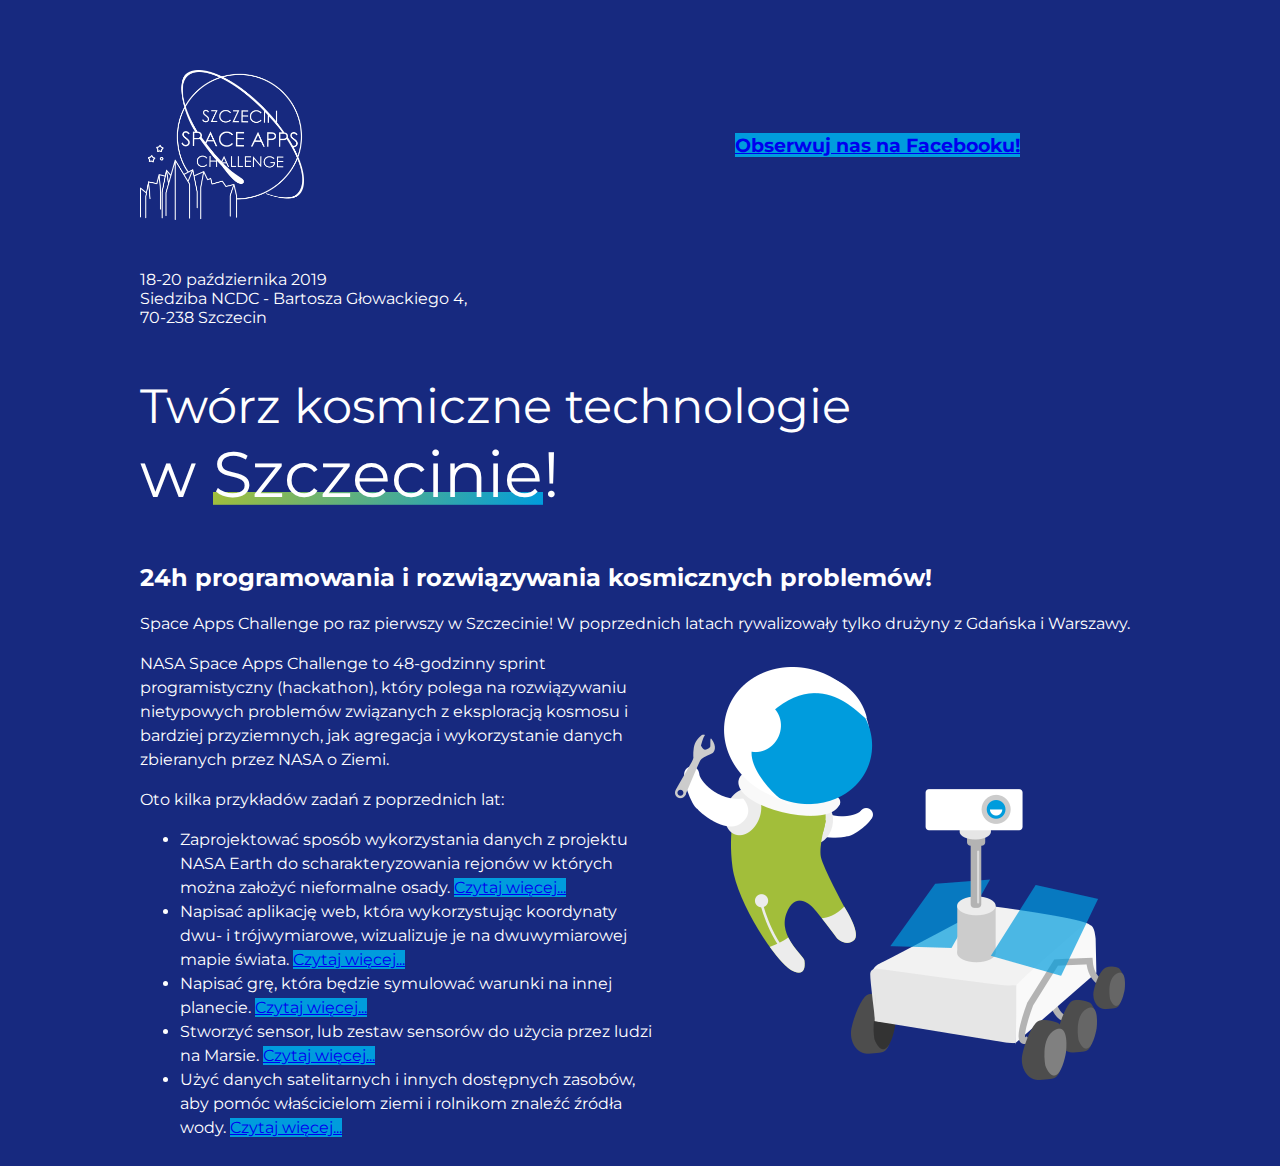
==== web/index.html @ 09a37e1c "Change main CTA to anchor link" ====
<html>
<head>
    <meta charset="UTF-8">
    <meta name="viewport" content="width=device-width, initial-scale=1">
    <title>Szczecin Space Apps Challenge 2019</title>
    <link rel="stylesheet" href="styles/main.css">
</head>
<body>
    <div class="container">
        <header>
            <div class="logo">
                <img src="assets/logo_white.png">
            </div>
            <div class="menu-button">
                <h2><span class="underline--magical"><a href="https://www.facebook.com/szczecinspaceapps/">Obserwuj nas na Facebooku!</a></span></h2>
            </div>
        </header>
        <section class="heading">
            <div class="mobile-logo">
                <img src="assets/logo_white.png">
            </div>
            <div class="date-info">
                18-20 października 2019<br>
                Siedziba NCDC - Bartosza Głowackiego 4,<br>
                70-238 Szczecin
            </div>
            <span class="h-smaller">Twórz kosmiczne technologie</span>
            <span class="h-bigger">w <span class="underline--magical">Szczecinie</span>!</span>
        </section>

            <section class="about">
                <h2>24h programowania i rozwiązywania kosmicznych problemów!</h2>
                <div class="content-wrapper">
                    <p>
                        Space Apps Challenge po raz pierwszy w Szczecinie! W poprzednich latach rywalizowały tylko drużyny z Gdańska i Warszawy.
                    </p>
                    <img src="assets/astronauta-lazik.png">
                    <p>
                        NASA Space Apps Challenge to 48-godzinny sprint programistyczny (hackathon), który polega na rozwiązywaniu nietypowych problemów związanych z eksploracją kosmosu i bardziej przyziemnych, jak agregacja i wykorzystanie danych zbieranych przez NASA o Ziemi.
                    </p>
                    <p>
                       Oto kilka przykładów zadań z poprzednich lat:
                      <ul>
                        <li>Zaprojektować sposób wykorzystania danych z projektu NASA Earth do scharakteryzowania rejonów w których można założyć nieformalne osady. <a href="https://2018.spaceappschallenge.org/challenges/what-world-needs-now/land-where-displaced-people-settle/details">Czytaj więcej...</a></li>
                        <li>Napisać aplikację web, która wykorzystując koordynaty dwu- i trójwymiarowe, wizualizuje je na dwuwymiarowej mapie świata. <a href="https://2018.spaceappschallenge.org/challenges/help-others-discover-earth/1d-2d-3d-go/details">Czytaj więcej...</a></li>
                        <li>Napisać grę, która będzie symulować warunki na innej planecie. <a href="https://2016.spaceappschallenge.org/challenges/mars/simspace">Czytaj więcej...</a></li>
                        <li>Stworzyć sensor, lub zestaw sensorów do użycia przez ludzi na Marsie. <a href="https://2018.spaceappschallenge.org/challenges/can-you-build/make-sense-out-mars/details">Czytaj więcej...</a></li>
                        <li>Użyć danych satelitarnych i innych dostępnych zasobów, aby pomóc właścicielom ziemi i rolnikom znaleźć źródła wody. <a href="https://2017.spaceappschallenge.org/challenges/planetary-blues/wheres-water/details">Czytaj więcej...</a></li>
                    </ul>
                    </p>
                </div>
            </section>
    </div>

    <script src="scripts/main.js"></script>
</body>
</html>
---- web/styles/main.css ----
@import url('https://fonts.googleapis.com/css?family=Montserrat');

body {
    margin: 0;
    font-family: 'Montserrat', sans-serif;
    color: white;
    background-color: #17297f;
}

header {
    width: calc(100% - 120px);
    padding-top: 60px;
    display: flex;
    justify-content: space-between;
    align-items: center;
    font-size: 80%;
}

header .logo img {
    height: 150px;
    width: auto;
}

div.container {
    margin: auto;
    padding: 10px;
    max-width: 1000px;
}

div.container .mobile-logo {
    display: none;
}

div.container section:not(:first-child) {
    margin-top: 50px;
}

div.container .date-info {
    margin-bottom: 50px;
}

.h-smaller {
    margin: 0;
    font-size: 3em;
    display: block;
}

.h-bigger {
    font-size: 4em;
    display: block;
}

div.content-wrapper {
    line-height: 150%;
}

div.content-wrapper img {
    float: right;
    margin: 15px;
    max-width: 100%;
}

@media screen and (max-width: 600px) {
    header {
        padding: 10px;
        width: calc(100% - 20px);
        margin: 0;
    }
    header .logo {
        display: none;
    }

    div.container .mobile-logo {
        display: flex;
        align-items: center;
        justify-content: center;
        margin-bottom: 50px;
    }

    div.container .mobile-logo img {
        width: 80vw;
    }

    .h-bigger {
        font-size: 3em;
    }

    div.content-wrapper img {
        margin: 30px 0;
    }
}

/* text effects */

a {
    background: #009cdd;
}

a:hover {
    background: #a2be3a;
}

span.colorful--background {
    padding: 0 5px 0 5px;
    font-weight: 600;
}

span.colorful--background.blue {
    background: #009cdd;
}

span.colorful--background.green {
    background: #a2be3a;
}

.underline--magical {
    background-image: linear-gradient(120deg, #a2be3a 0%, #009cdd 100%);
    background-repeat: no-repeat;
    background-size: 100% 0.2em;
    background-position: 0 88%;
    transition: background-size 0.25s ease-in;
  }

.underline--magical:hover {
    background-size: 100% 88%;
  }
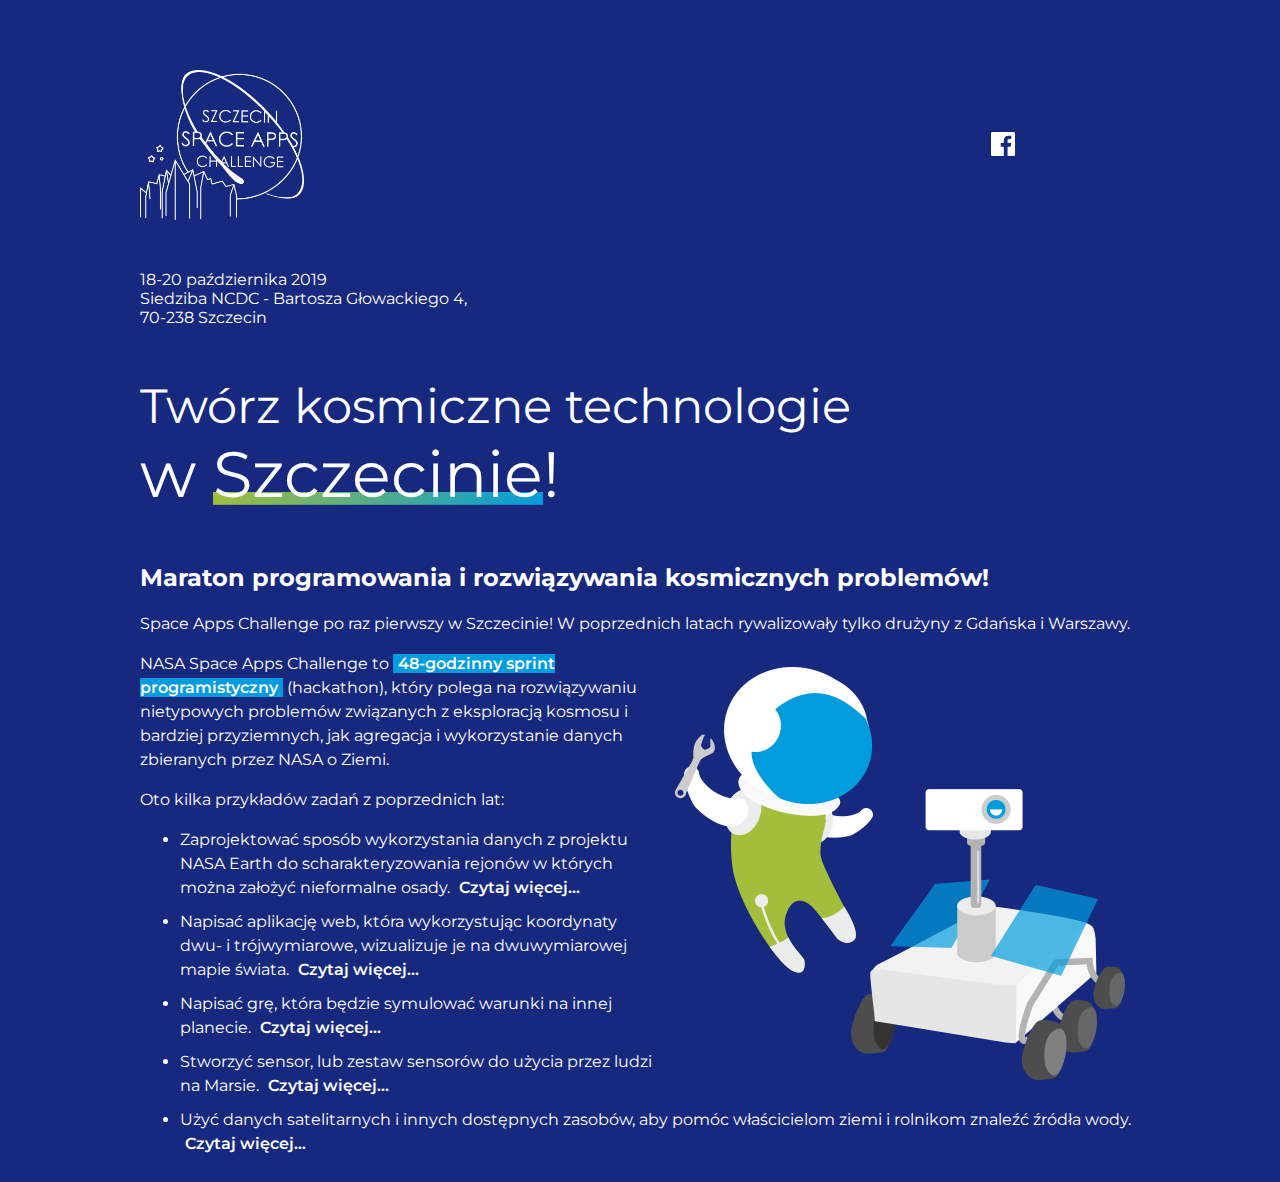
==== commit 582a3cf9: "added facebook icon and fixed Grzegorz's styling xd" ====
--- a/web/index.html
+++ b/web/index.html
@@ -12,7 +12,7 @@
                 <img src="assets/logo_white.png">
             </div>
             <div class="menu-button">
-                <h2><span class="underline--magical"><a href="https://www.facebook.com/szczecinspaceapps/">Obserwuj nas na Facebooku!</a></span></h2>
+                <a href="https://www.facebook.com/szczecinspaceapps/"><img src="assets/iconmonstr-facebook-6.svg" alt="Facebook icon"></a>
             </div>
         </header>
         <section class="heading">
@@ -29,14 +29,14 @@
         </section>
 
             <section class="about">
-                <h2>24h programowania i rozwiązywania kosmicznych problemów!</h2>
+                <h2>Maraton programowania i rozwiązywania kosmicznych problemów!</h2>
                 <div class="content-wrapper">
                     <p>
                         Space Apps Challenge po raz pierwszy w Szczecinie! W poprzednich latach rywalizowały tylko drużyny z Gdańska i Warszawy.
                     </p>
                     <img src="assets/astronauta-lazik.png">
                     <p>
-                        NASA Space Apps Challenge to 48-godzinny sprint programistyczny (hackathon), który polega na rozwiązywaniu nietypowych problemów związanych z eksploracją kosmosu i bardziej przyziemnych, jak agregacja i wykorzystanie danych zbieranych przez NASA o Ziemi.
+                        NASA Space Apps Challenge to <span class="colorful--background blue">48-godzinny sprint programistyczny</span> (hackathon), który polega na rozwiązywaniu nietypowych problemów związanych z eksploracją kosmosu i bardziej przyziemnych, jak agregacja i wykorzystanie danych zbieranych przez NASA o Ziemi.
                     </p>
                     <p>
                        Oto kilka przykładów zadań z poprzednich lat:
--- a/web/styles/main.css
+++ b/web/styles/main.css
@@ -5,6 +5,13 @@
     font-family: 'Montserrat', sans-serif;
     color: white;
     background-color: #17297f;
+}
+
+a {
+    color: white;
+    text-decoration: none;
+    font-weight: 600;
+    padding: 0 5px 0 5px;
 }
 
 header {
@@ -60,6 +67,10 @@
     max-width: 100%;
 }
 
+div.content-wrapper ul li {
+    margin-bottom: 10px;
+}
+
 @media screen and (max-width: 600px) {
     header {
         padding: 10px;
@@ -92,24 +103,16 @@
 
 /* text effects */
 
-a {
-    background: #009cdd;
-}
-
-a:hover {
-    background: #a2be3a;
-}
-
-span.colorful--background {
+.colorful--background {
     padding: 0 5px 0 5px;
     font-weight: 600;
 }
 
-span.colorful--background.blue {
+.colorful--background.blue {
     background: #009cdd;
 }
 
-span.colorful--background.green {
+.colorful--background.green {
     background: #a2be3a;
 }
 
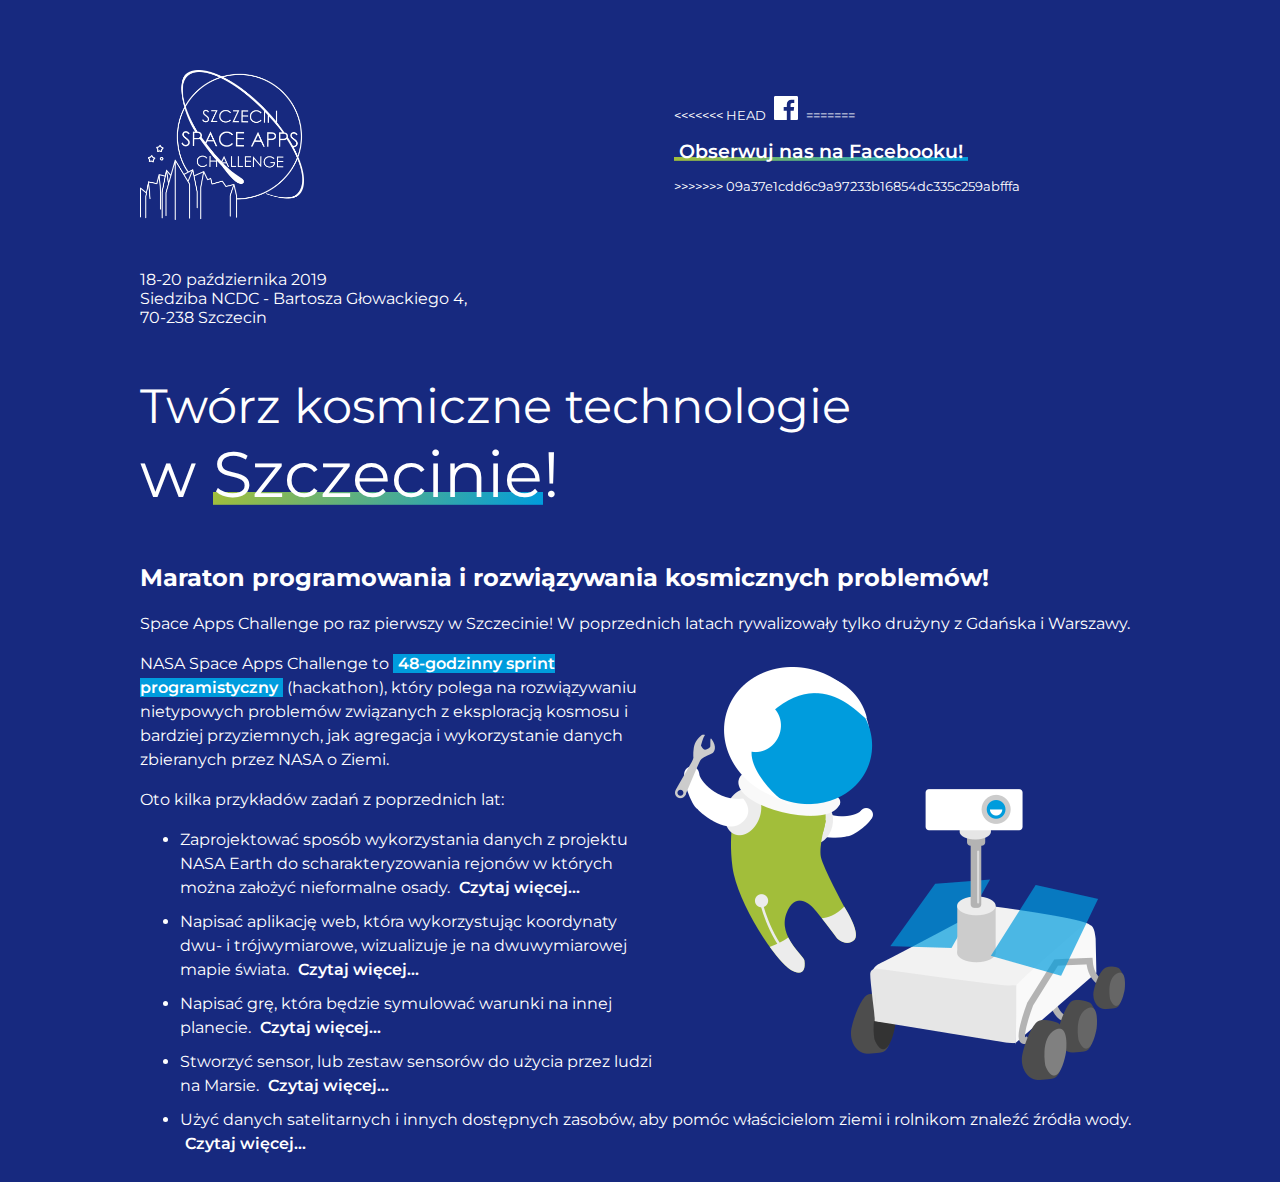
==== commit f5eb9ce0: "Merge branch 'master' of https://github.com/SzczecinTech/SpaceAppsChallenge" ====
--- a/web/index.html
+++ b/web/index.html
@@ -12,7 +12,11 @@
                 <img src="assets/logo_white.png">
             </div>
             <div class="menu-button">
+<<<<<<< HEAD
                 <a href="https://www.facebook.com/szczecinspaceapps/"><img src="assets/iconmonstr-facebook-6.svg" alt="Facebook icon"></a>
+=======
+                <h2><span class="underline--magical"><a href="https://www.facebook.com/szczecinspaceapps/">Obserwuj nas na Facebooku!</a></span></h2>
+>>>>>>> 09a37e1cdd6c9a97233b16854dc335c259abfffa
             </div>
         </header>
         <section class="heading">
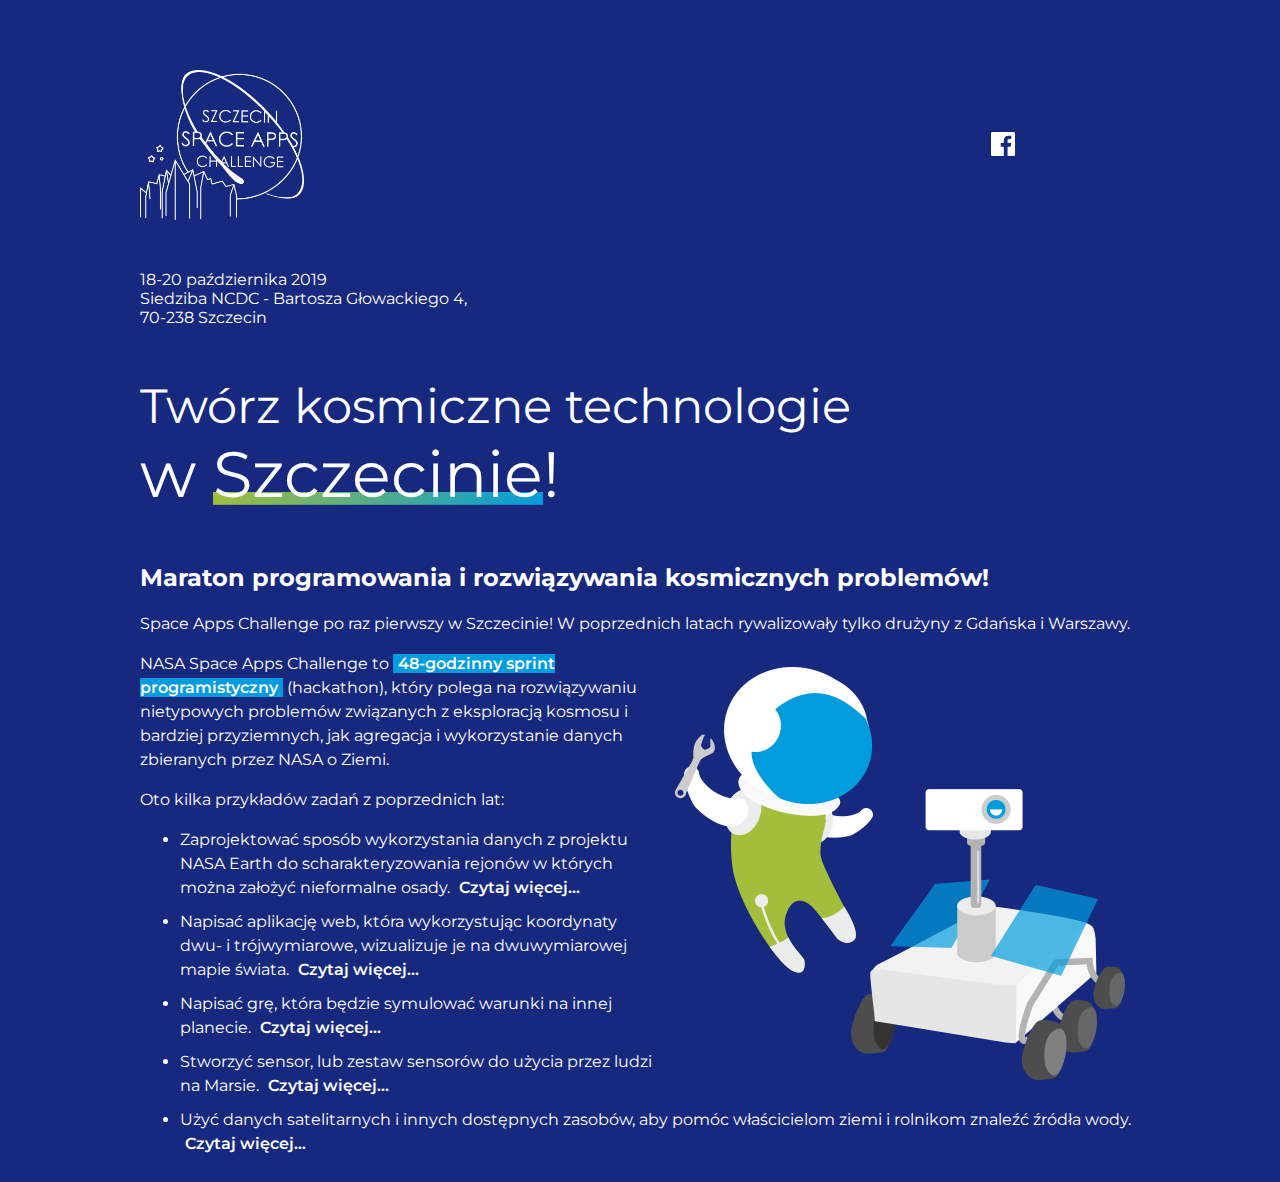
==== commit 9631b5e5: "Remove conflict messages" ====
--- a/web/index.html
+++ b/web/index.html
@@ -12,11 +12,7 @@
                 <img src="assets/logo_white.png">
             </div>
             <div class="menu-button">
-<<<<<<< HEAD
                 <a href="https://www.facebook.com/szczecinspaceapps/"><img src="assets/iconmonstr-facebook-6.svg" alt="Facebook icon"></a>
-=======
-                <h2><span class="underline--magical"><a href="https://www.facebook.com/szczecinspaceapps/">Obserwuj nas na Facebooku!</a></span></h2>
->>>>>>> 09a37e1cdd6c9a97233b16854dc335c259abfffa
             </div>
         </header>
         <section class="heading">
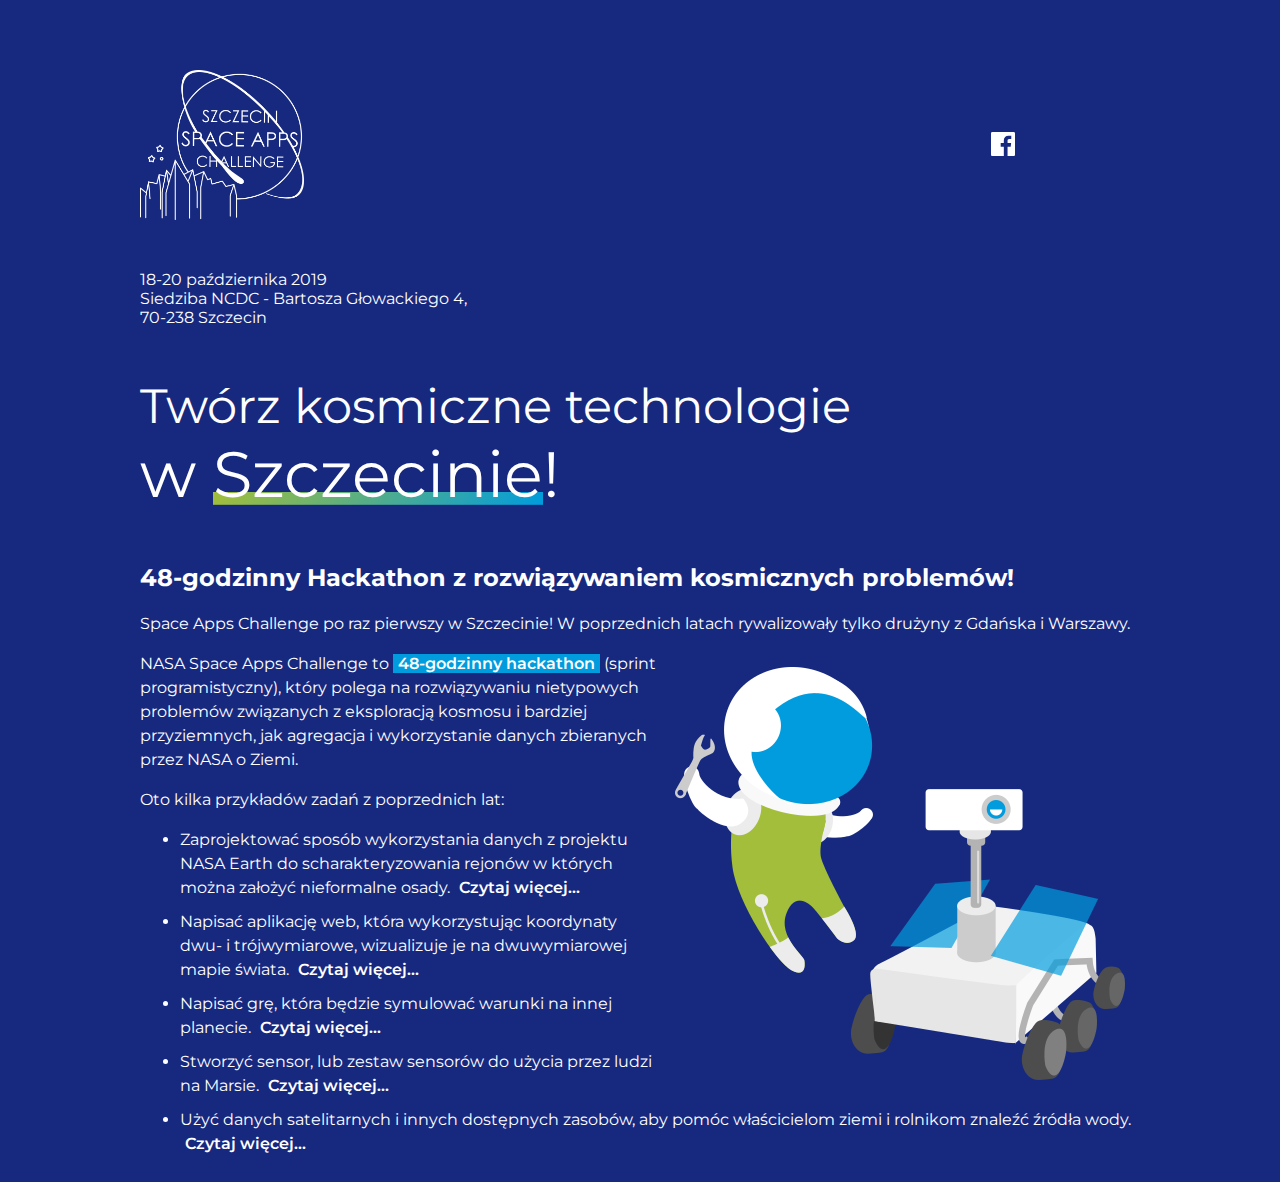
==== commit 76f60ddc: "Change description, use "hackathon" name" ====
--- a/web/index.html
+++ b/web/index.html
@@ -29,14 +29,14 @@
         </section>
 
             <section class="about">
-                <h2>Maraton programowania i rozwiązywania kosmicznych problemów!</h2>
+                <h2>48-godzinny Hackathon z rozwiązywaniem kosmicznych problemów!</h2>
                 <div class="content-wrapper">
                     <p>
                         Space Apps Challenge po raz pierwszy w Szczecinie! W poprzednich latach rywalizowały tylko drużyny z Gdańska i Warszawy.
                     </p>
                     <img src="assets/astronauta-lazik.png">
                     <p>
-                        NASA Space Apps Challenge to <span class="colorful--background blue">48-godzinny sprint programistyczny</span> (hackathon), który polega na rozwiązywaniu nietypowych problemów związanych z eksploracją kosmosu i bardziej przyziemnych, jak agregacja i wykorzystanie danych zbieranych przez NASA o Ziemi.
+                        NASA Space Apps Challenge to <span class="colorful--background blue">48-godzinny hackathon</span> (sprint programistyczny), który polega na rozwiązywaniu nietypowych problemów związanych z eksploracją kosmosu i bardziej przyziemnych, jak agregacja i wykorzystanie danych zbieranych przez NASA o Ziemi.
                     </p>
                     <p>
                        Oto kilka przykładów zadań z poprzednich lat:
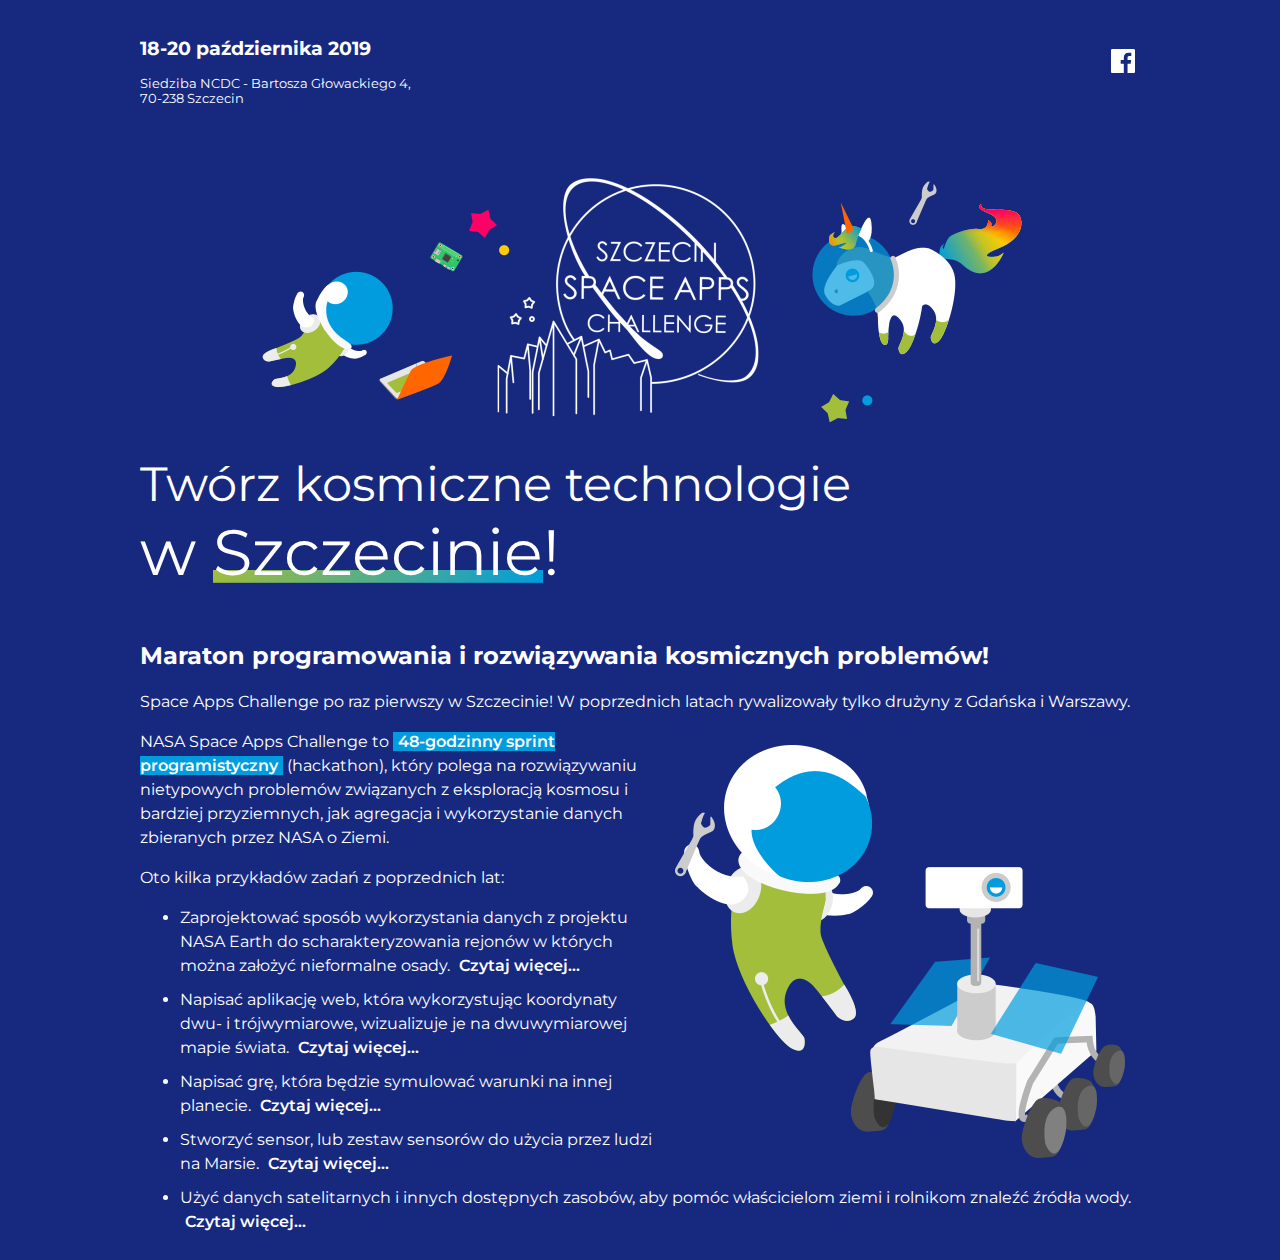
==== commit 72218d03: "added colorful banner, uploaded svg's" ====
--- a/web/index.html
+++ b/web/index.html
@@ -8,35 +8,38 @@
 <body>
     <div class="container">
         <header>
-            <div class="logo">
+            <!-- <div class="logo">
                 <img src="assets/logo_white.png">
+            </div> -->
+            <div class="date-info">
+                <h2>18-20 października 2019</h2>
+                Siedziba NCDC - Bartosza Głowackiego 4,<br>
+                70-238 Szczecin
             </div>
             <div class="menu-button">
                 <a href="https://www.facebook.com/szczecinspaceapps/"><img src="assets/iconmonstr-facebook-6.svg" alt="Facebook icon"></a>
             </div>
         </header>
         <section class="heading">
+            <img class="desktop-only" src="assets/banner.png">
+
             <div class="mobile-logo">
                 <img src="assets/logo_white.png">
             </div>
-            <div class="date-info">
-                18-20 października 2019<br>
-                Siedziba NCDC - Bartosza Głowackiego 4,<br>
-                70-238 Szczecin
-            </div>
+        
             <span class="h-smaller">Twórz kosmiczne technologie</span>
             <span class="h-bigger">w <span class="underline--magical">Szczecinie</span>!</span>
         </section>
 
             <section class="about">
-                <h2>48-godzinny Hackathon z rozwiązywaniem kosmicznych problemów!</h2>
+                <h2>Maraton programowania i rozwiązywania kosmicznych problemów!</h2>
                 <div class="content-wrapper">
                     <p>
                         Space Apps Challenge po raz pierwszy w Szczecinie! W poprzednich latach rywalizowały tylko drużyny z Gdańska i Warszawy.
                     </p>
                     <img src="assets/astronauta-lazik.png">
                     <p>
-                        NASA Space Apps Challenge to <span class="colorful--background blue">48-godzinny hackathon</span> (sprint programistyczny), który polega na rozwiązywaniu nietypowych problemów związanych z eksploracją kosmosu i bardziej przyziemnych, jak agregacja i wykorzystanie danych zbieranych przez NASA o Ziemi.
+                        NASA Space Apps Challenge to <span class="colorful--background blue">48-godzinny sprint programistyczny</span> (hackathon), który polega na rozwiązywaniu nietypowych problemów związanych z eksploracją kosmosu i bardziej przyziemnych, jak agregacja i wykorzystanie danych zbieranych przez NASA o Ziemi.
                     </p>
                     <p>
                        Oto kilka przykładów zadań z poprzednich lat:
--- a/web/styles/main.css
+++ b/web/styles/main.css
@@ -15,8 +15,7 @@
 }
 
 header {
-    width: calc(100% - 120px);
-    padding-top: 60px;
+    padding-top: 10px;
     display: flex;
     justify-content: space-between;
     align-items: center;
@@ -42,9 +41,9 @@
     margin-top: 50px;
 }
 
-div.container .date-info {
+/* div.container .date-info {
     margin-bottom: 50px;
-}
+} */
 
 .h-smaller {
     margin: 0;
@@ -77,7 +76,8 @@
         width: calc(100% - 20px);
         margin: 0;
     }
-    header .logo {
+    
+    .desktop-only{
         display: none;
     }
 
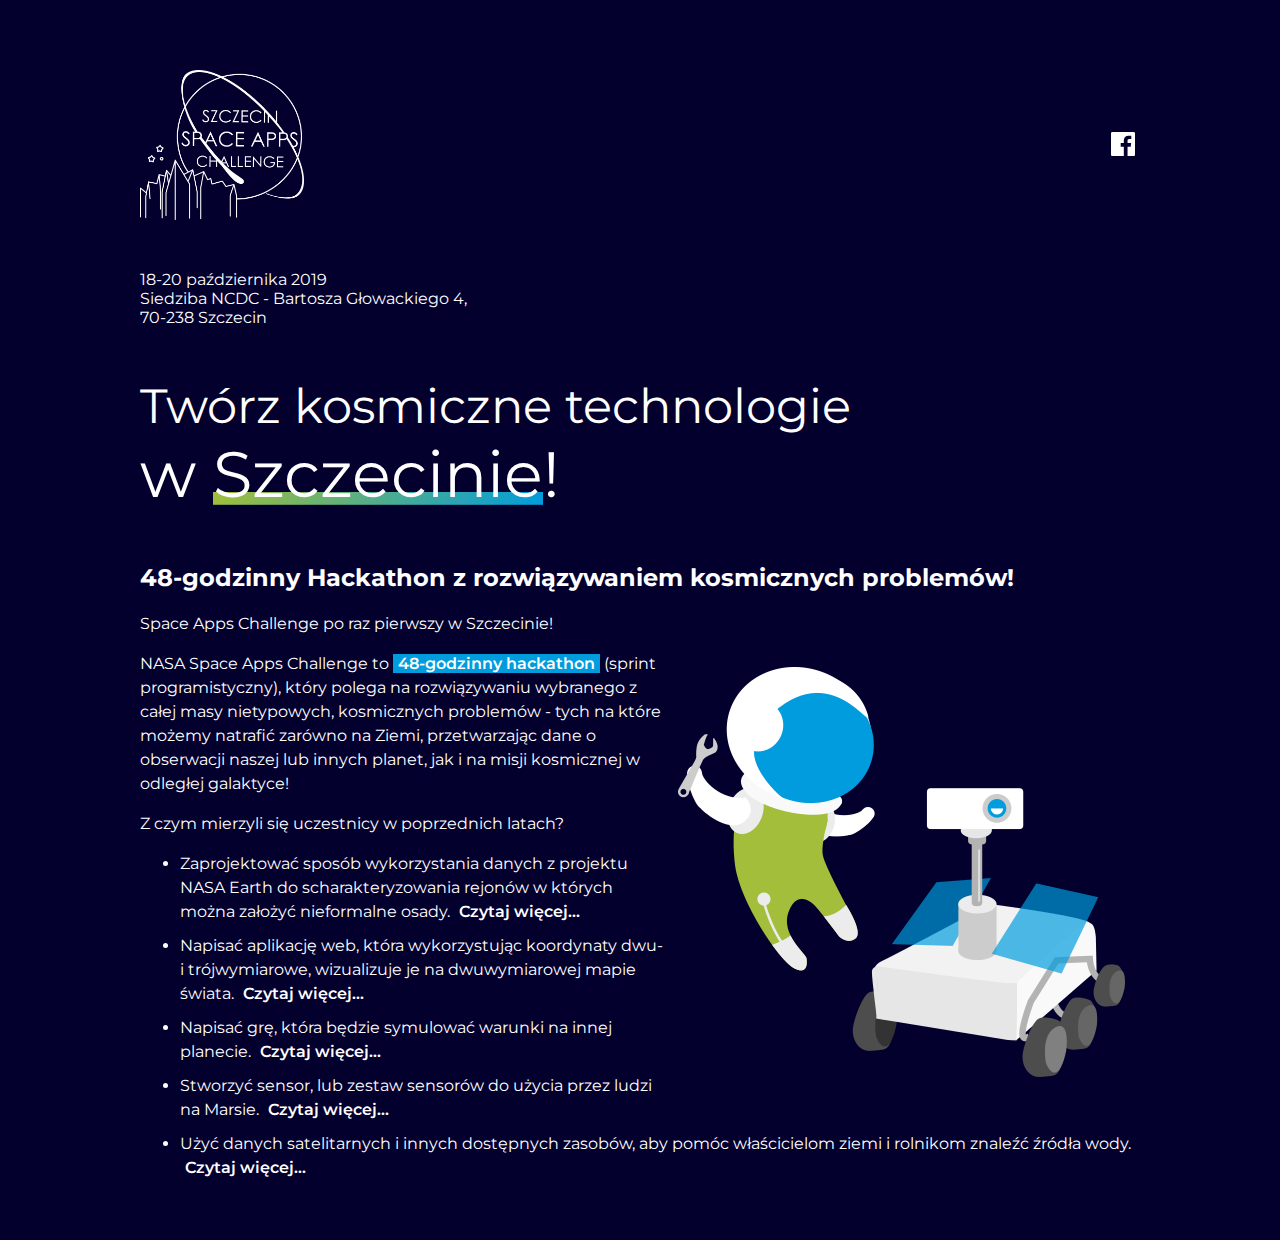
==== commit f5d2ca65: "added img files, darken website background" ====
--- a/web/index.html
+++ b/web/index.html
@@ -8,23 +8,24 @@
 <body>
     <div class="container">
         <header>
-            <!-- <div class="logo">
+            <div class="logo">
                 <img src="assets/logo_white.png">
-            </div> -->
-            <div class="date-info">
-                <h2>18-20 października 2019</h2>
-                Siedziba NCDC - Bartosza Głowackiego 4,<br>
-                70-238 Szczecin
             </div>
+            
             <div class="menu-button">
                 <a href="https://www.facebook.com/szczecinspaceapps/"><img src="assets/iconmonstr-facebook-6.svg" alt="Facebook icon"></a>
             </div>
         </header>
         <section class="heading">
-            <img class="desktop-only" src="assets/banner.png">
-
+            <!-- <img class="desktop-only" src="assets/banner.png"> -->
             <div class="mobile-logo">
                 <img src="assets/logo_white.png">
+            </div>
+
+            <div class="date-info">
+                18-20 października 2019<br>
+                Siedziba NCDC - Bartosza Głowackiego 4,<br>
+                70-238 Szczecin
             </div>
         
             <span class="h-smaller">Twórz kosmiczne technologie</span>
@@ -32,17 +33,19 @@
         </section>
 
             <section class="about">
-                <h2>Maraton programowania i rozwiązywania kosmicznych problemów!</h2>
+                <h2>48-godzinny Hackathon z rozwiązywaniem kosmicznych problemów!</h2>
                 <div class="content-wrapper">
                     <p>
-                        Space Apps Challenge po raz pierwszy w Szczecinie! W poprzednich latach rywalizowały tylko drużyny z Gdańska i Warszawy.
+                        Space Apps Challenge po raz pierwszy w Szczecinie!
                     </p>
                     <img src="assets/astronauta-lazik.png">
                     <p>
-                        NASA Space Apps Challenge to <span class="colorful--background blue">48-godzinny sprint programistyczny</span> (hackathon), który polega na rozwiązywaniu nietypowych problemów związanych z eksploracją kosmosu i bardziej przyziemnych, jak agregacja i wykorzystanie danych zbieranych przez NASA o Ziemi.
+                        NASA Space Apps Challenge to <span class="colorful--background blue">48-godzinny hackathon</span> (sprint programistyczny), 
+                        który polega na rozwiązywaniu wybranego z całej masy nietypowych, kosmicznych problemów - tych na które możemy natrafić zarówno
+                        na Ziemi, przetwarzając dane o obserwacji naszej lub innych planet, jak i na misji kosmicznej w odległej galaktyce!
                     </p>
                     <p>
-                       Oto kilka przykładów zadań z poprzednich lat:
+                       Z czym mierzyli się uczestnicy w poprzednich latach?
                       <ul>
                         <li>Zaprojektować sposób wykorzystania danych z projektu NASA Earth do scharakteryzowania rejonów w których można założyć nieformalne osady. <a href="https://2018.spaceappschallenge.org/challenges/what-world-needs-now/land-where-displaced-people-settle/details">Czytaj więcej...</a></li>
                         <li>Napisać aplikację web, która wykorzystując koordynaty dwu- i trójwymiarowe, wizualizuje je na dwuwymiarowej mapie świata. <a href="https://2018.spaceappschallenge.org/challenges/help-others-discover-earth/1d-2d-3d-go/details">Czytaj więcej...</a></li>
@@ -53,6 +56,14 @@
                     </p>
                 </div>
             </section>
+
+        <section class="agenda">
+            <div class="row">
+                <div class="day">
+                </div>
+            </div>
+            <div class="row"></div>
+        </section>
     </div>
 
     <script src="scripts/main.js"></script>
--- a/web/styles/main.css
+++ b/web/styles/main.css
@@ -4,7 +4,7 @@
     margin: 0;
     font-family: 'Montserrat', sans-serif;
     color: white;
-    background-color: #17297f;
+    background-color: #03002e;
 }
 
 a {
@@ -15,7 +15,7 @@
 }
 
 header {
-    padding-top: 10px;
+    padding-top: 60px;
     display: flex;
     justify-content: space-between;
     align-items: center;
@@ -41,9 +41,9 @@
     margin-top: 50px;
 }
 
-/* div.container .date-info {
+div.container .date-info {
     margin-bottom: 50px;
-} */
+}
 
 .h-smaller {
     margin: 0;
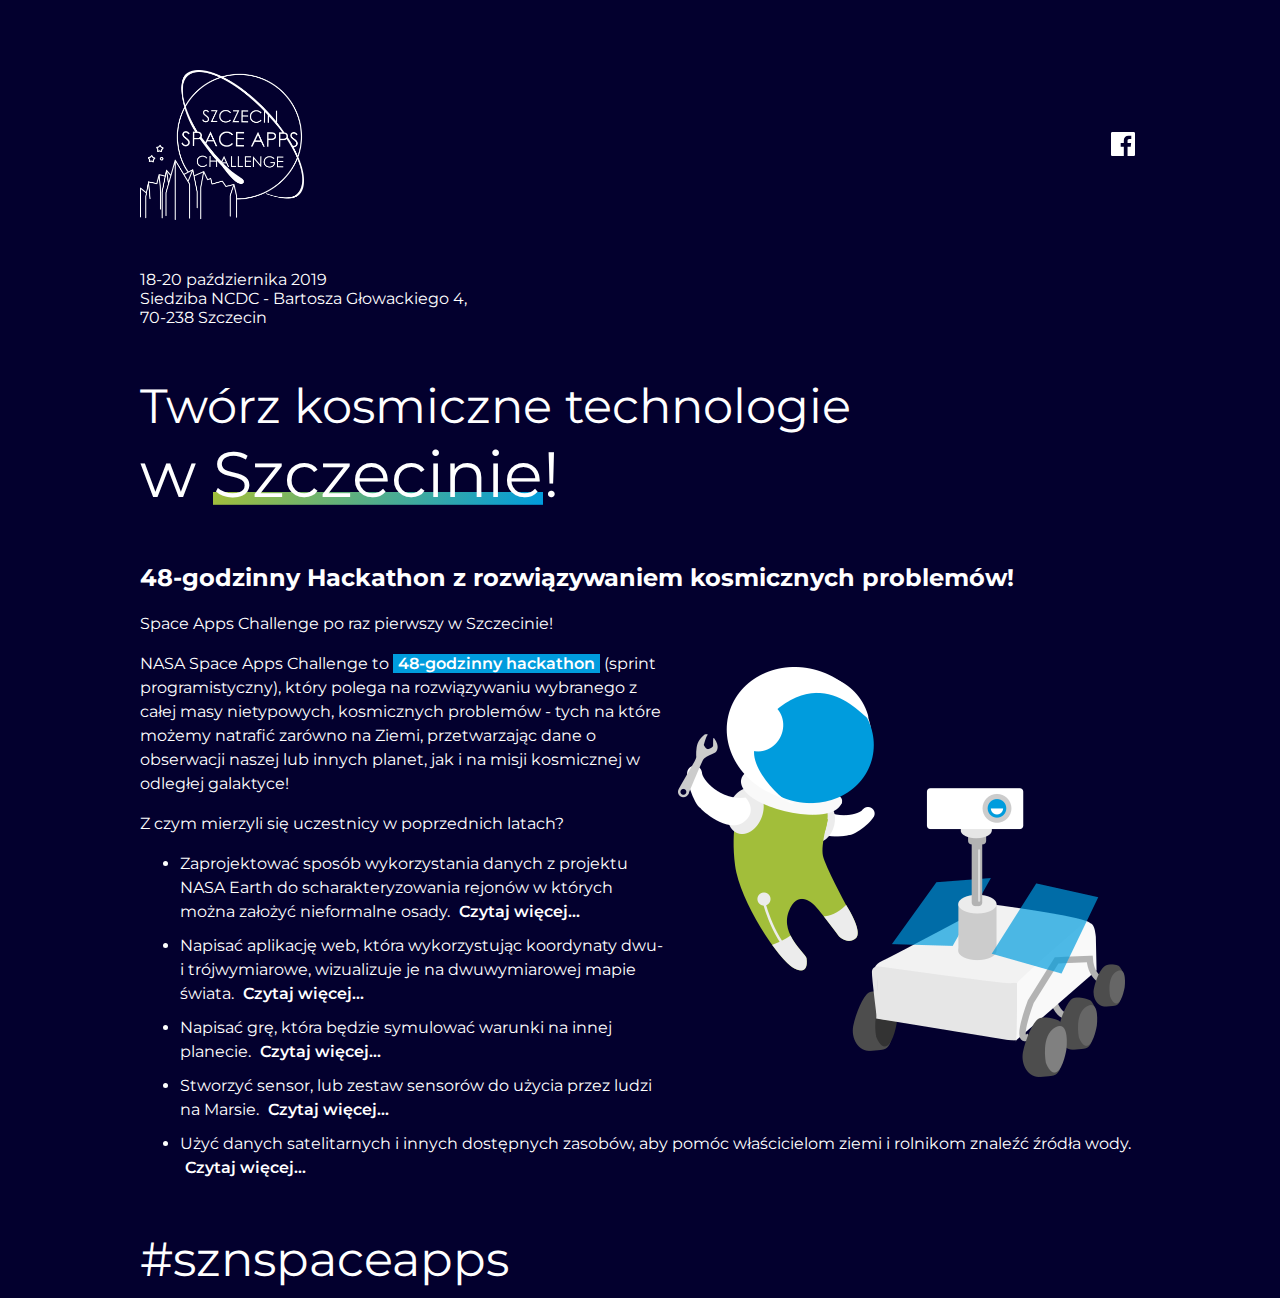
==== commit f01096ca: "working copy" ====
--- a/web/index.html
+++ b/web/index.html
@@ -64,6 +64,11 @@
             </div>
             <div class="row"></div>
         </section>
+
+        <section class="instagram">
+            <span class="h-smaller">#sznspaceapps</span>
+            <div id="instafeed"></div>
+        </section>
     </div>
 
     <script src="scripts/main.js"></script>
